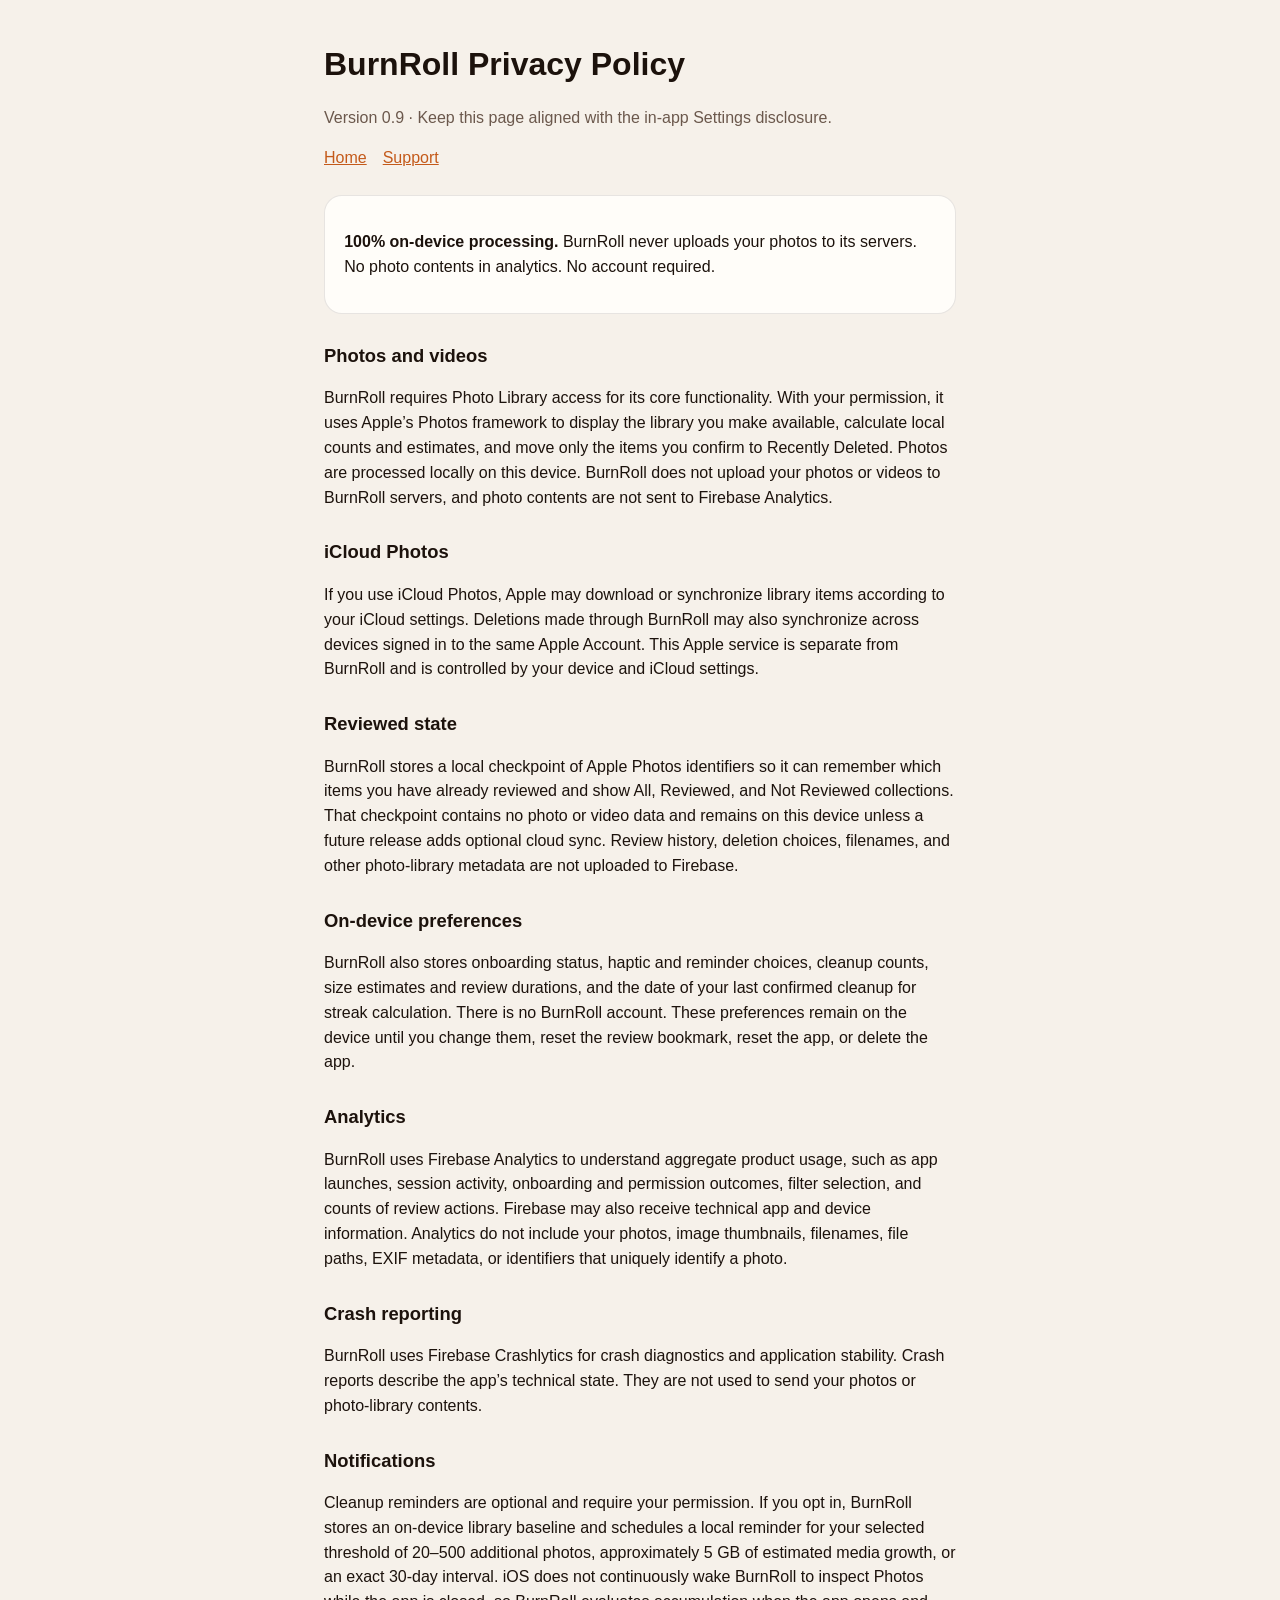
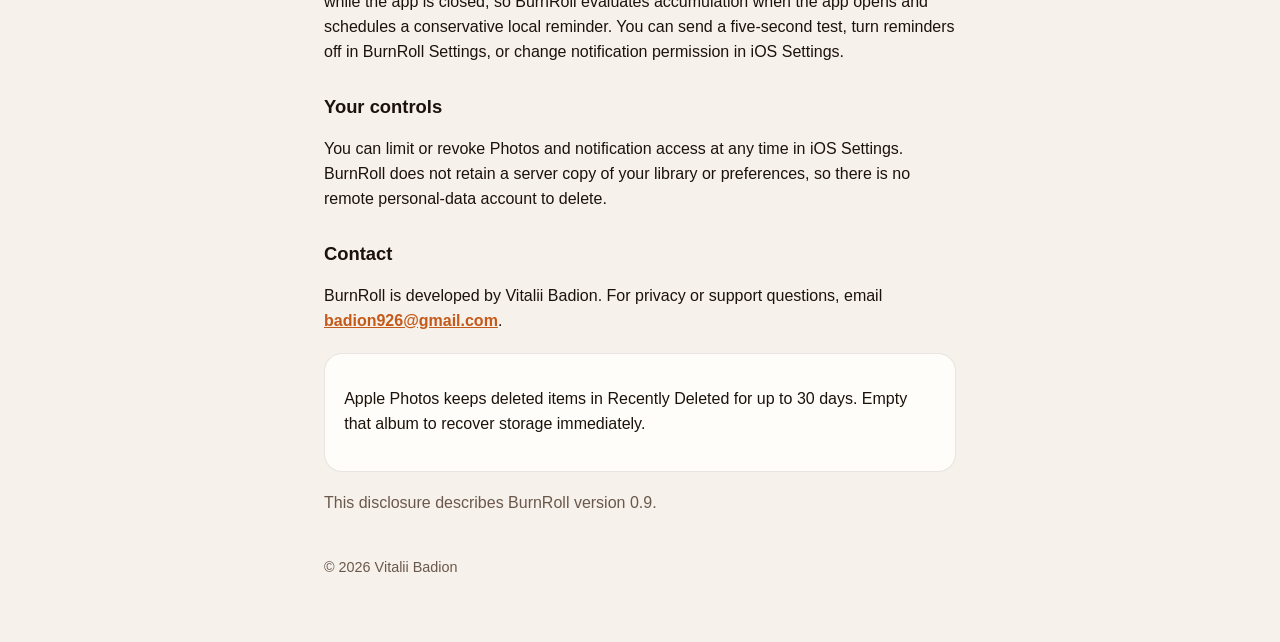
==== docs/privacy/index.html @ 43f121c3 "Add BurnRoll 0.9 with public privacy and support pages. Point App Store URLs at GitHub Pages for vit" ====
<!DOCTYPE html>
<html lang="en">
<head>
  <meta charset="utf-8">
  <meta name="viewport" content="width=device-width, initial-scale=1">
  <title>BurnRoll Privacy Policy</title>
  <link rel="stylesheet" href="../styles.css">
</head>
<body>
  <main>
    <header>
      <h1>BurnRoll Privacy Policy</h1>
      <p>Version 0.9 · Keep this page aligned with the in-app Settings disclosure.</p>
    </header>
    <nav class="nav">
      <a href="../">Home</a>
      <a href="../support/">Support</a>
    </nav>

    <section class="card">
      <p><strong>100% on-device processing.</strong> BurnRoll never uploads your photos to its servers. No photo contents in analytics. No account required.</p>
    </section>

    <h2>Photos and videos</h2>
    <p>BurnRoll requires Photo Library access for its core functionality. With your permission, it uses Apple’s Photos framework to display the library you make available, calculate local counts and estimates, and move only the items you confirm to Recently Deleted. Photos are processed locally on this device. BurnRoll does not upload your photos or videos to BurnRoll servers, and photo contents are not sent to Firebase Analytics.</p>

    <h2>iCloud Photos</h2>
    <p>If you use iCloud Photos, Apple may download or synchronize library items according to your iCloud settings. Deletions made through BurnRoll may also synchronize across devices signed in to the same Apple Account. This Apple service is separate from BurnRoll and is controlled by your device and iCloud settings.</p>

    <h2>Reviewed state</h2>
    <p>BurnRoll stores a local checkpoint of Apple Photos identifiers so it can remember which items you have already reviewed and show All, Reviewed, and Not Reviewed collections. That checkpoint contains no photo or video data and remains on this device unless a future release adds optional cloud sync. Review history, deletion choices, filenames, and other photo-library metadata are not uploaded to Firebase.</p>

    <h2>On-device preferences</h2>
    <p>BurnRoll also stores onboarding status, haptic and reminder choices, cleanup counts, size estimates and review durations, and the date of your last confirmed cleanup for streak calculation. There is no BurnRoll account. These preferences remain on the device until you change them, reset the review bookmark, reset the app, or delete the app.</p>

    <h2>Analytics</h2>
    <p>BurnRoll uses Firebase Analytics to understand aggregate product usage, such as app launches, session activity, onboarding and permission outcomes, filter selection, and counts of review actions. Firebase may also receive technical app and device information. Analytics do not include your photos, image thumbnails, filenames, file paths, EXIF metadata, or identifiers that uniquely identify a photo.</p>

    <h2>Crash reporting</h2>
    <p>BurnRoll uses Firebase Crashlytics for crash diagnostics and application stability. Crash reports describe the app’s technical state. They are not used to send your photos or photo-library contents.</p>

    <h2>Notifications</h2>
    <p>Cleanup reminders are optional and require your permission. If you opt in, BurnRoll stores an on-device library baseline and schedules a local reminder for your selected threshold of 20–500 additional photos, approximately 5 GB of estimated media growth, or an exact 30-day interval. iOS does not continuously wake BurnRoll to inspect Photos while the app is closed, so BurnRoll evaluates accumulation when the app opens and schedules a conservative local reminder. You can send a five-second test, turn reminders off in BurnRoll Settings, or change notification permission in iOS Settings.</p>

    <h2>Your controls</h2>
    <p>You can limit or revoke Photos and notification access at any time in iOS Settings. BurnRoll does not retain a server copy of your library or preferences, so there is no remote personal-data account to delete.</p>

    <h2>Contact</h2>
    <p>BurnRoll is developed by Vitalii Badion. For privacy or support questions, email <a class="email" href="mailto:badion926@gmail.com">badion926@gmail.com</a>.</p>

    <section class="card">
      <p>Apple Photos keeps deleted items in Recently Deleted for up to 30 days. Empty that album to recover storage immediately.</p>
    </section>

    <p class="muted">This disclosure describes BurnRoll version 0.9.</p>
    <footer>© 2026 Vitalii Badion</footer>
  </main>
</body>
</html>
---- docs/styles.css ----
:root {
  color-scheme: light dark;
  --bg: #f6f1ea;
  --surface: #fffdf9;
  --ink: #1c120c;
  --muted: #6b584c;
  --accent: #c45a1a;
  --line: rgba(28, 18, 12, 0.1);
}

@media (prefers-color-scheme: dark) {
  :root {
    --bg: #16100c;
    --surface: #211812;
    --ink: #f6eee6;
    --muted: #cbb8aa;
    --accent: #ef8a4a;
    --line: rgba(246, 238, 230, 0.12);
  }
}

* {
  box-sizing: border-box;
}

html,
body {
  margin: 0;
  padding: 0;
}

body {
  font-family: -apple-system, BlinkMacSystemFont, "Segoe UI", Helvetica, Arial, sans-serif;
  background: var(--bg);
  color: var(--ink);
  line-height: 1.55;
}

main {
  max-width: 42rem;
  margin: 0 auto;
  padding: 2.5rem 1.25rem 4rem;
}

a {
  color: var(--accent);
}

header p,
.muted,
footer {
  color: var(--muted);
}

h1 {
  font-size: 2rem;
  margin: 0 0 0.4rem;
}

h2 {
  font-size: 1.15rem;
  margin: 1.75rem 0 0.4rem;
}

.card {
  background: var(--surface);
  border: 1px solid var(--line);
  border-radius: 18px;
  padding: 1.1rem 1.2rem;
  margin: 1.2rem 0;
}

.nav {
  display: flex;
  gap: 1rem;
  flex-wrap: wrap;
  margin: 1rem 0 1.5rem;
}

.email {
  font-weight: 600;
}

footer {
  margin-top: 2.5rem;
  font-size: 0.9rem;
}
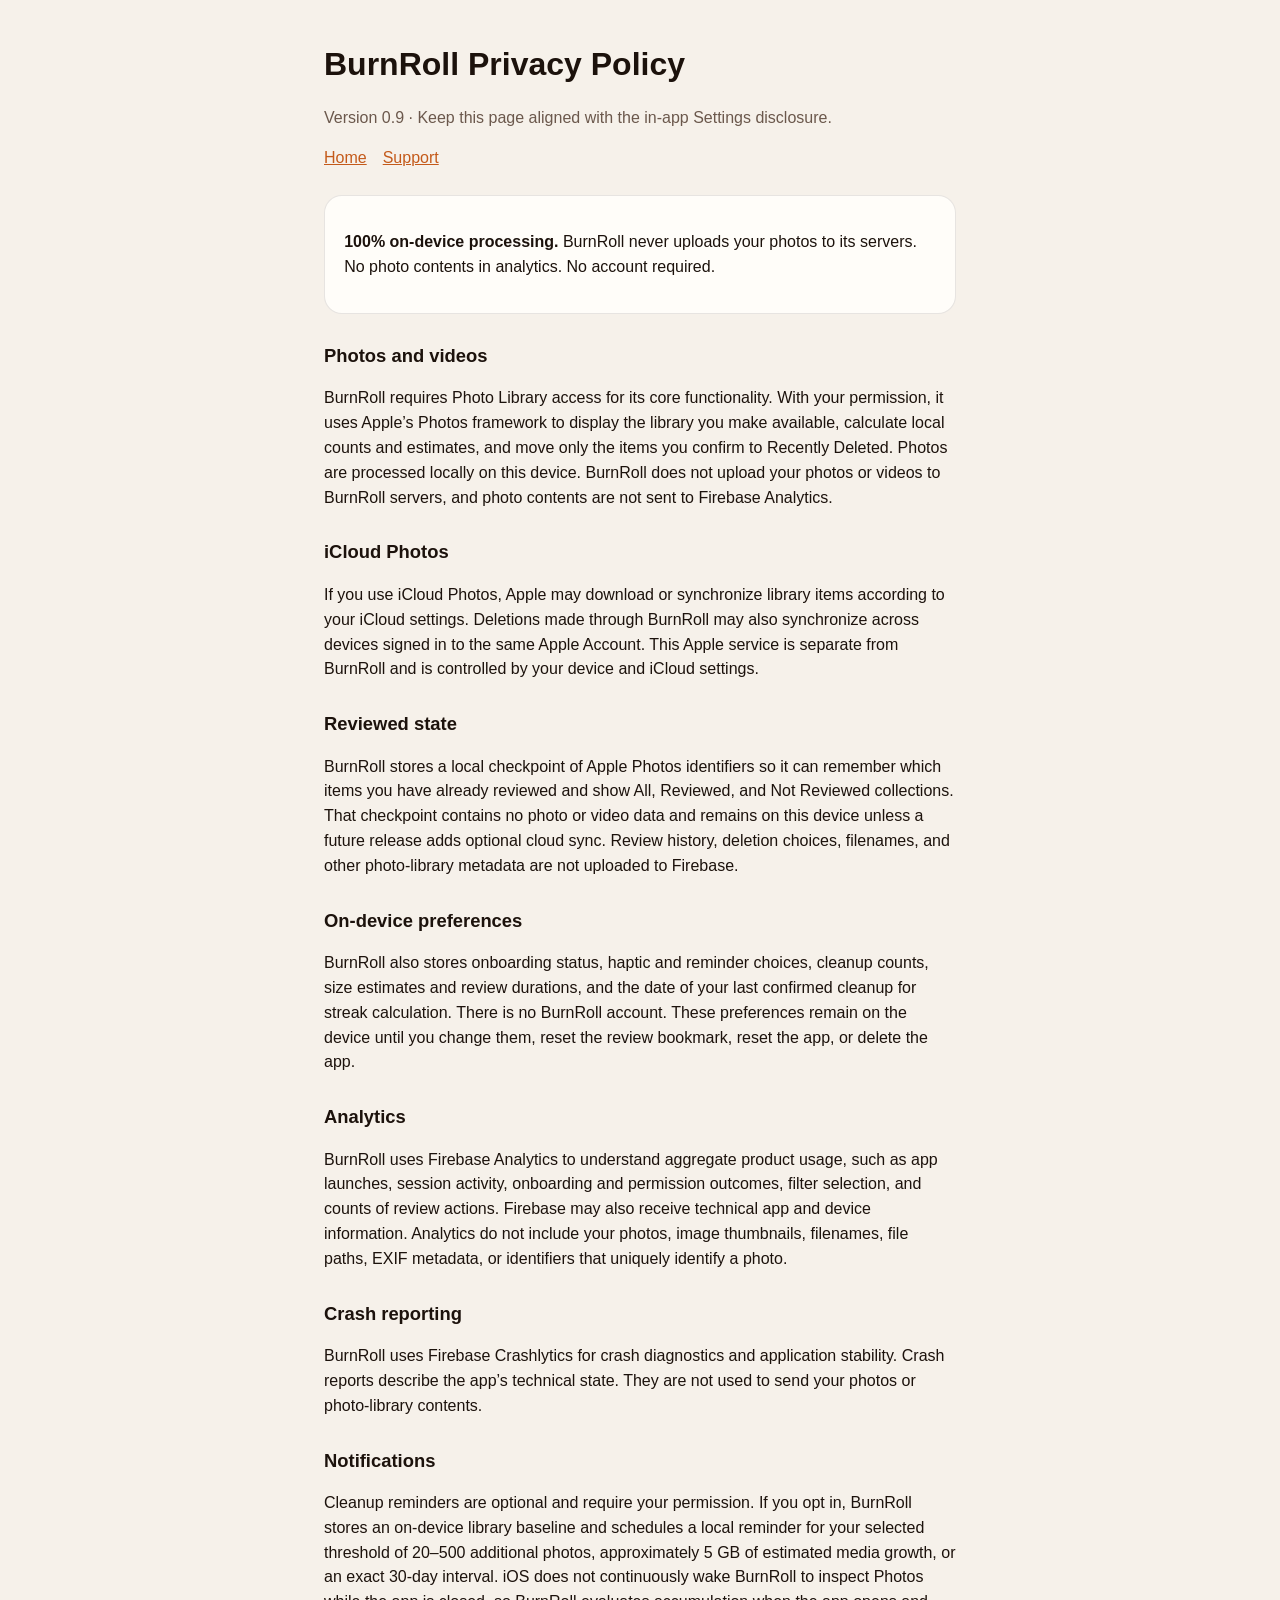
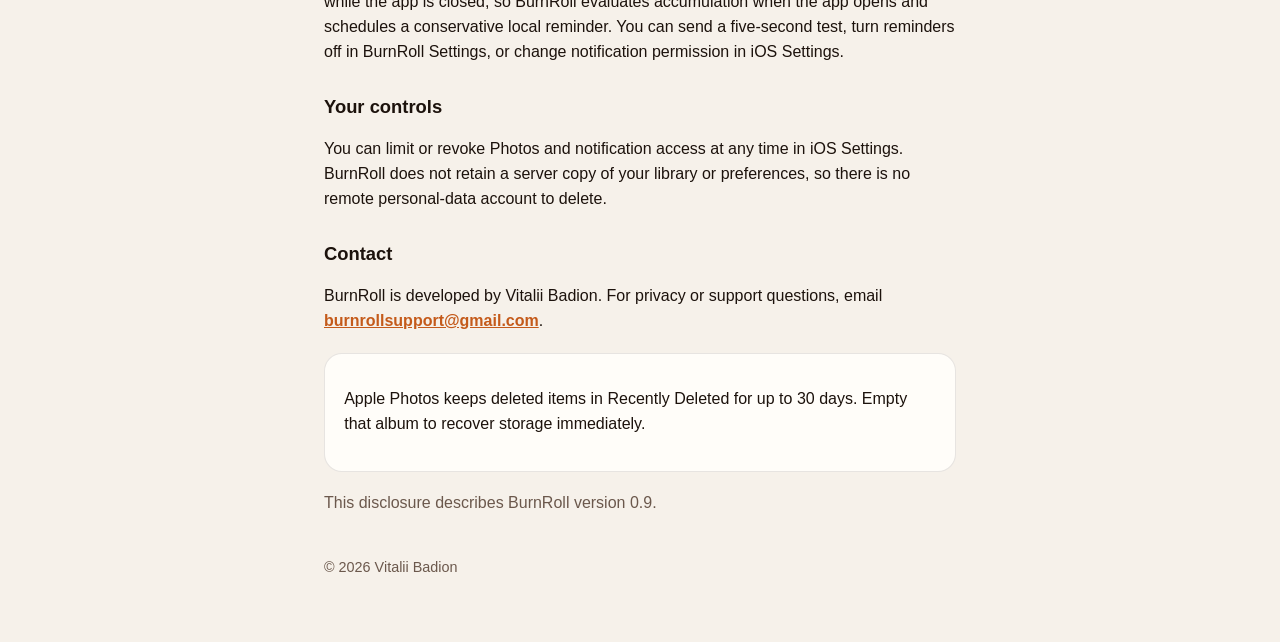
==== commit 0dff35b2: "Use burnrollsupport@gmail.com as the public support address. Keep the in-app policy, GitHub Pages, a" ====
--- a/docs/privacy/index.html
+++ b/docs/privacy/index.html
@@ -46,7 +46,7 @@
     <p>You can limit or revoke Photos and notification access at any time in iOS Settings. BurnRoll does not retain a server copy of your library or preferences, so there is no remote personal-data account to delete.</p>
 
     <h2>Contact</h2>
-    <p>BurnRoll is developed by Vitalii Badion. For privacy or support questions, email <a class="email" href="mailto:badion926@gmail.com">badion926@gmail.com</a>.</p>
+    <p>BurnRoll is developed by Vitalii Badion. For privacy or support questions, email <a class="email" href="mailto:burnrollsupport@gmail.com">burnrollsupport@gmail.com</a>.</p>
 
     <section class="card">
       <p>Apple Photos keeps deleted items in Recently Deleted for up to 30 days. Empty that album to recover storage immediately.</p>
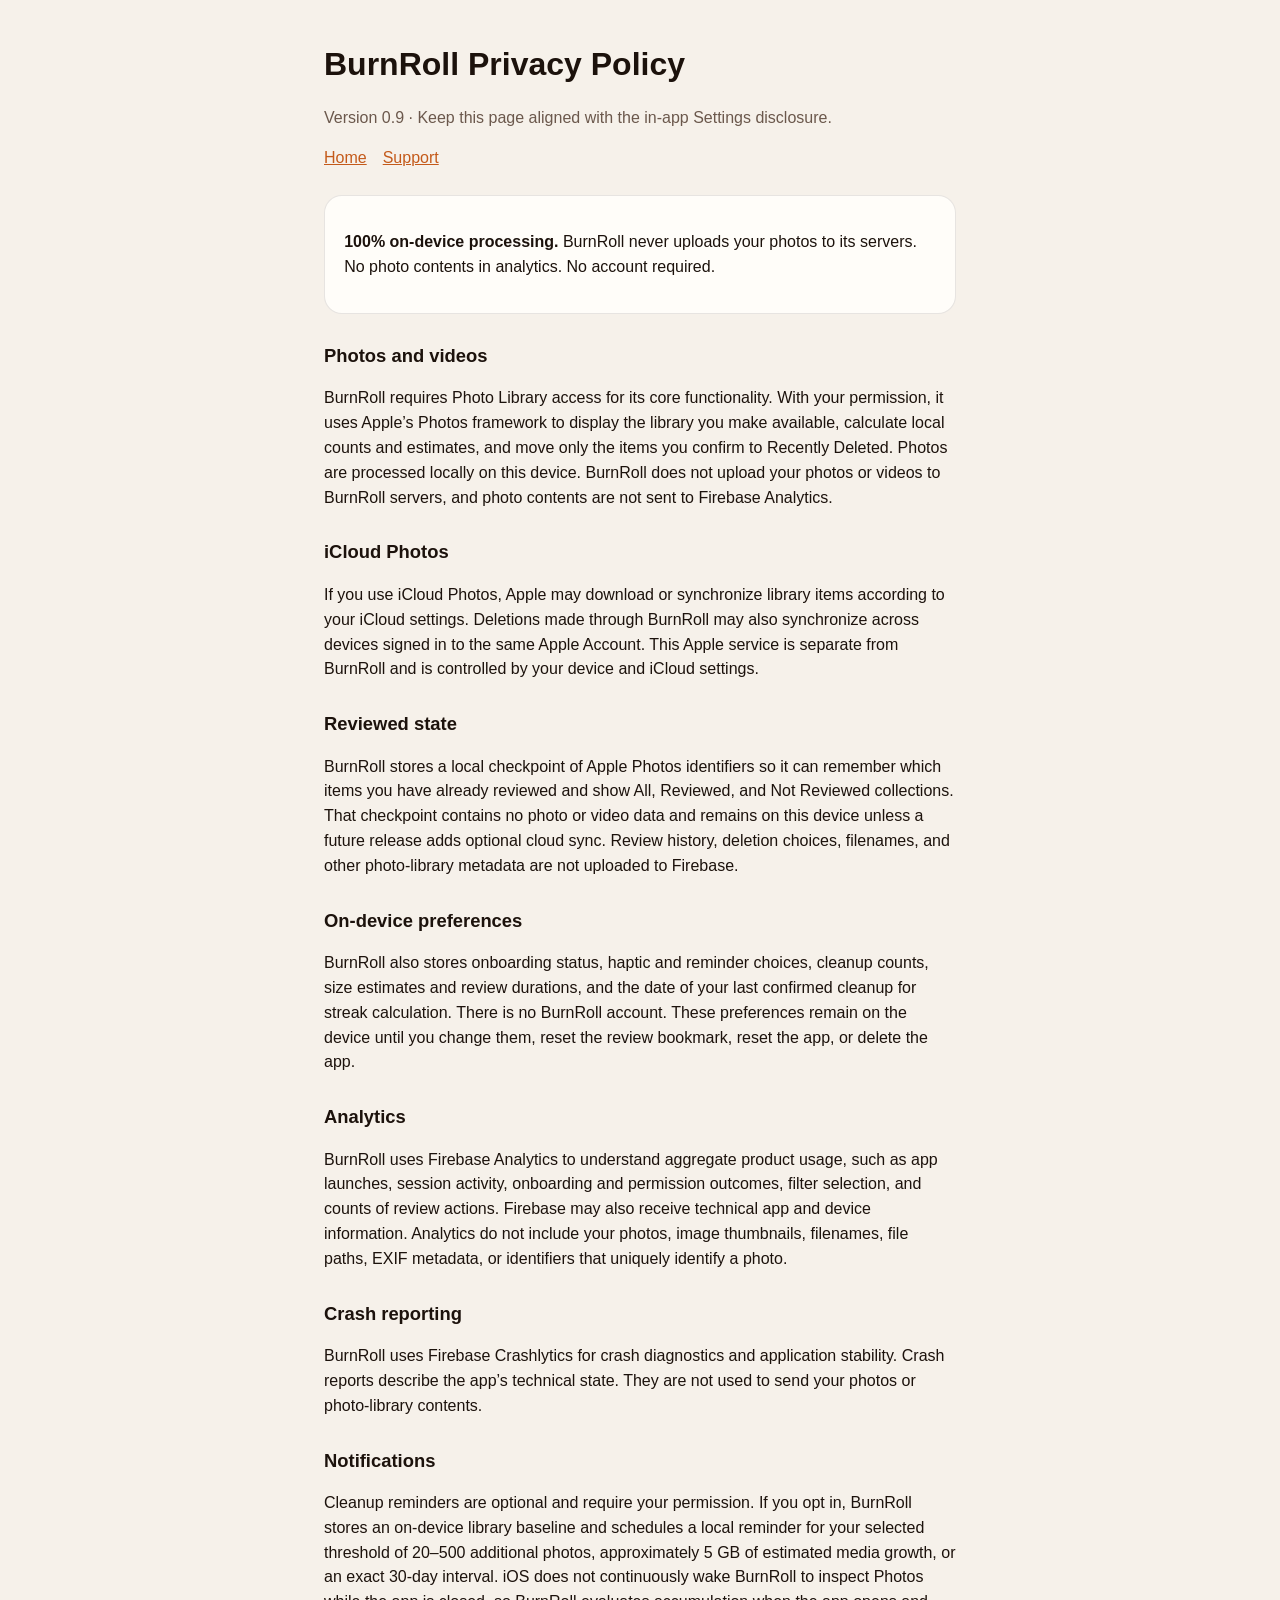
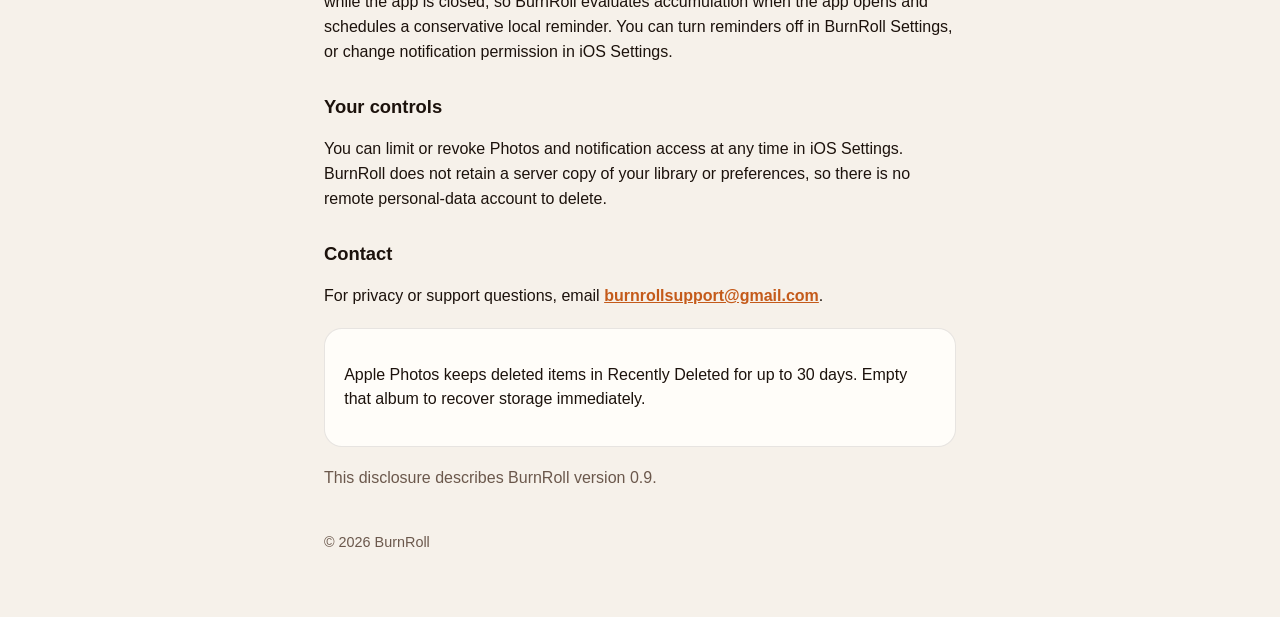
==== commit 8cb954de: "Adding metadata for the photos / videos" ====
--- a/docs/privacy/index.html
+++ b/docs/privacy/index.html
@@ -40,20 +40,20 @@
     <p>BurnRoll uses Firebase Crashlytics for crash diagnostics and application stability. Crash reports describe the app’s technical state. They are not used to send your photos or photo-library contents.</p>
 
     <h2>Notifications</h2>
-    <p>Cleanup reminders are optional and require your permission. If you opt in, BurnRoll stores an on-device library baseline and schedules a local reminder for your selected threshold of 20–500 additional photos, approximately 5 GB of estimated media growth, or an exact 30-day interval. iOS does not continuously wake BurnRoll to inspect Photos while the app is closed, so BurnRoll evaluates accumulation when the app opens and schedules a conservative local reminder. You can send a five-second test, turn reminders off in BurnRoll Settings, or change notification permission in iOS Settings.</p>
+    <p>Cleanup reminders are optional and require your permission. If you opt in, BurnRoll stores an on-device library baseline and schedules a local reminder for your selected threshold of 20–500 additional photos, approximately 5 GB of estimated media growth, or an exact 30-day interval. iOS does not continuously wake BurnRoll to inspect Photos while the app is closed, so BurnRoll evaluates accumulation when the app opens and schedules a conservative local reminder. You can turn reminders off in BurnRoll Settings, or change notification permission in iOS Settings.</p>
 
     <h2>Your controls</h2>
     <p>You can limit or revoke Photos and notification access at any time in iOS Settings. BurnRoll does not retain a server copy of your library or preferences, so there is no remote personal-data account to delete.</p>
 
     <h2>Contact</h2>
-    <p>BurnRoll is developed by Vitalii Badion. For privacy or support questions, email <a class="email" href="mailto:burnrollsupport@gmail.com">burnrollsupport@gmail.com</a>.</p>
+    <p>For privacy or support questions, email <a class="email" href="mailto:burnrollsupport@gmail.com">burnrollsupport@gmail.com</a>.</p>
 
     <section class="card">
       <p>Apple Photos keeps deleted items in Recently Deleted for up to 30 days. Empty that album to recover storage immediately.</p>
     </section>
 
     <p class="muted">This disclosure describes BurnRoll version 0.9.</p>
-    <footer>© 2026 Vitalii Badion</footer>
+    <footer>© 2026 BurnRoll</footer>
   </main>
 </body>
 </html>
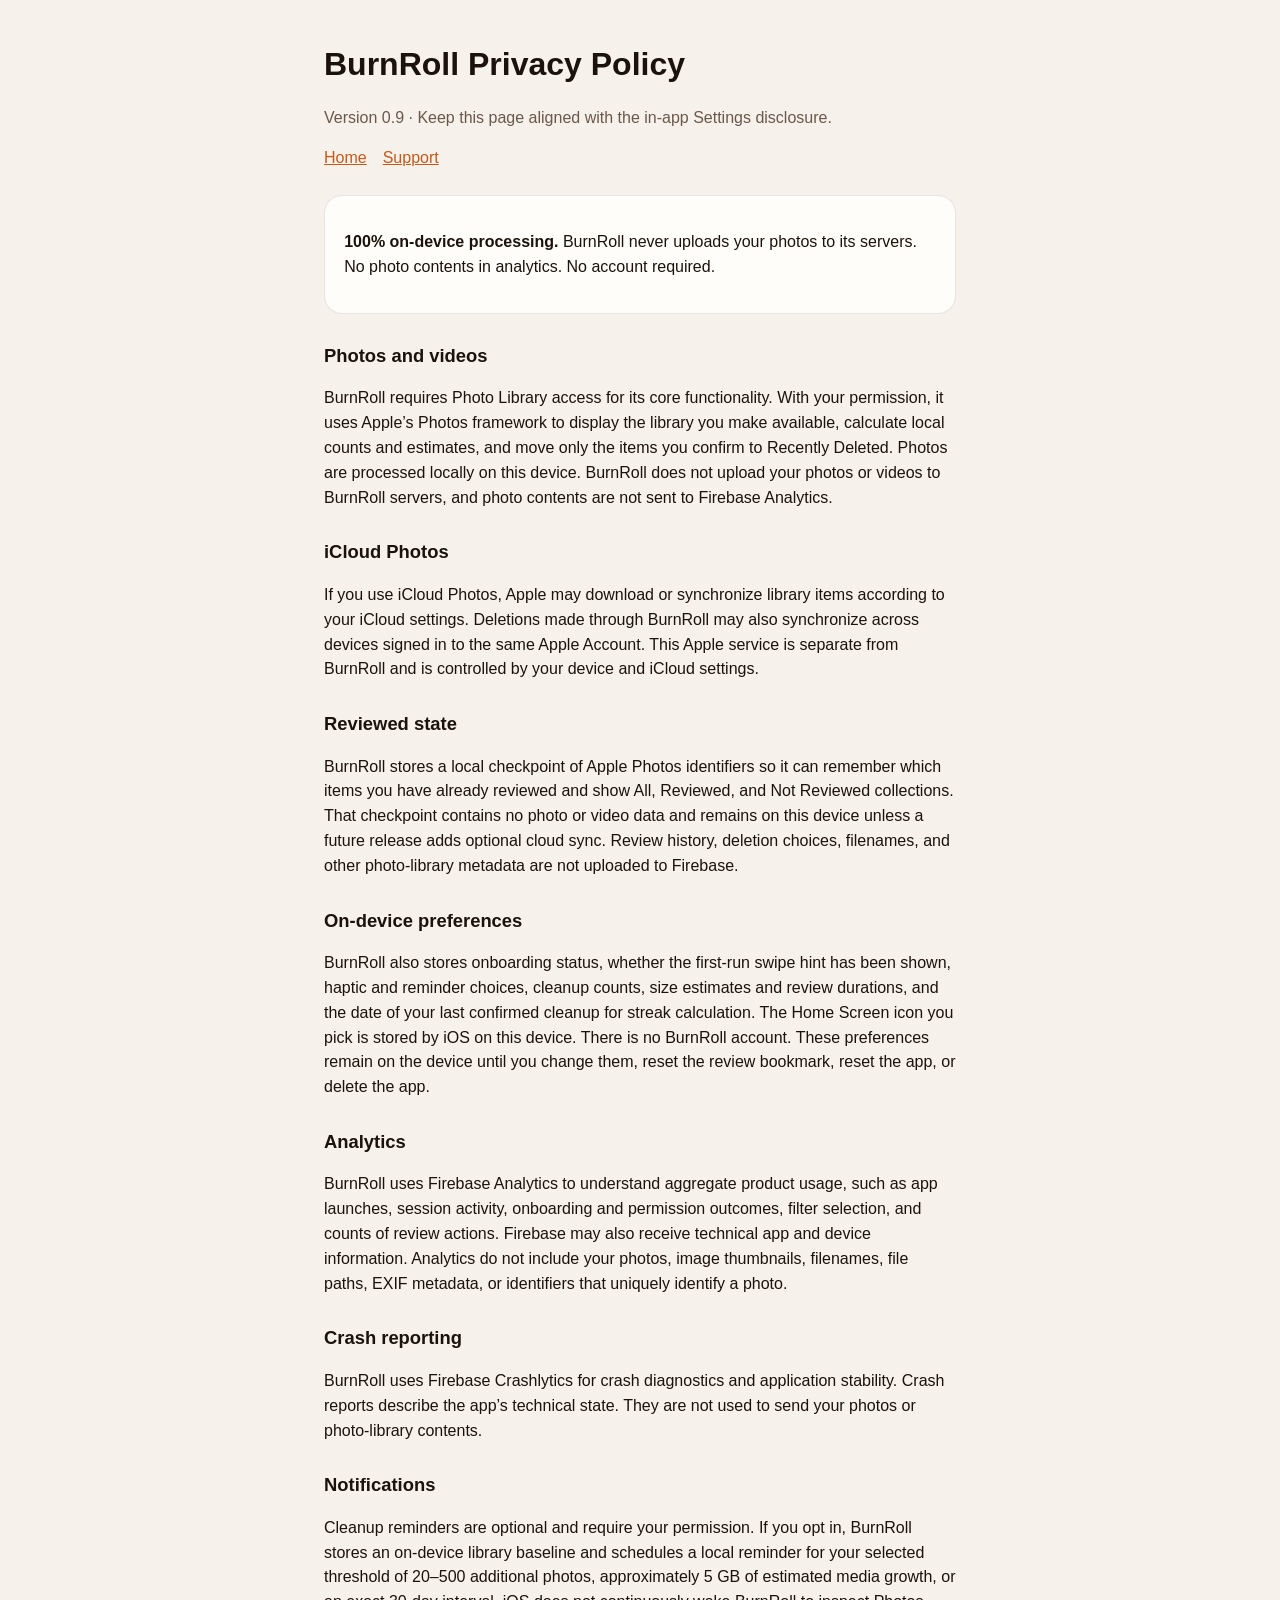
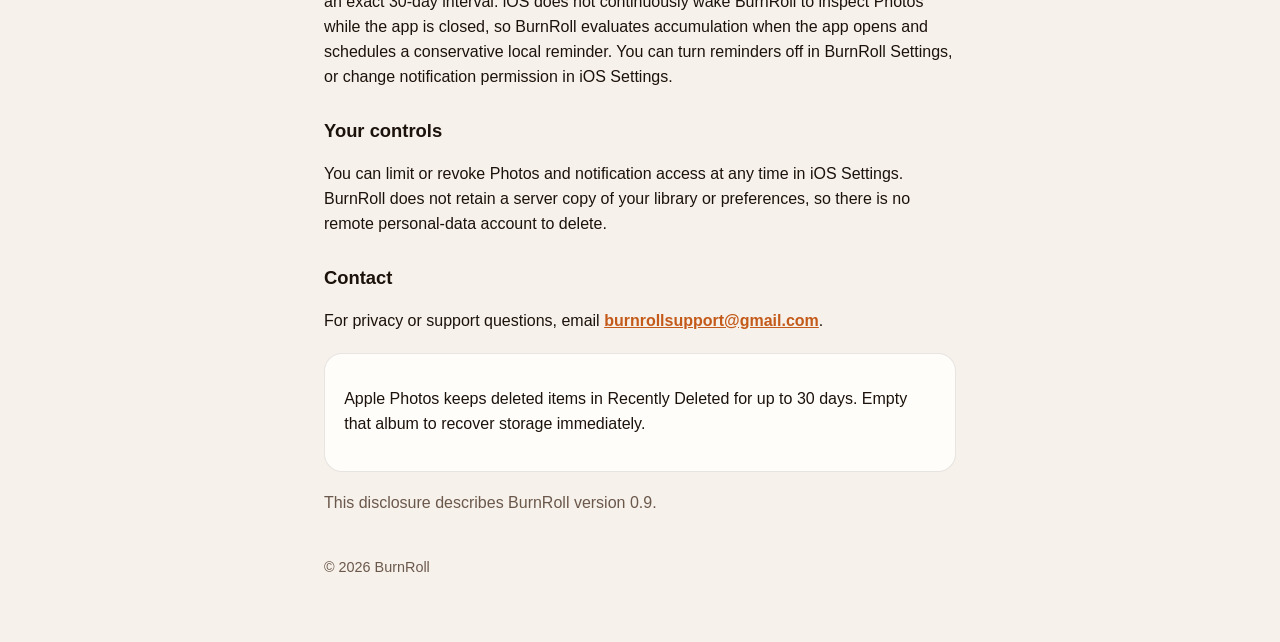
==== commit 77d112e6: "fix: polish photo access, onboarding, review actions, and swipe UX Apply limited photo access immedi" ====
--- a/docs/privacy/index.html
+++ b/docs/privacy/index.html
@@ -31,7 +31,7 @@
     <p>BurnRoll stores a local checkpoint of Apple Photos identifiers so it can remember which items you have already reviewed and show All, Reviewed, and Not Reviewed collections. That checkpoint contains no photo or video data and remains on this device unless a future release adds optional cloud sync. Review history, deletion choices, filenames, and other photo-library metadata are not uploaded to Firebase.</p>
 
     <h2>On-device preferences</h2>
-    <p>BurnRoll also stores onboarding status, haptic and reminder choices, cleanup counts, size estimates and review durations, and the date of your last confirmed cleanup for streak calculation. There is no BurnRoll account. These preferences remain on the device until you change them, reset the review bookmark, reset the app, or delete the app.</p>
+    <p>BurnRoll also stores onboarding status, whether the first-run swipe hint has been shown, haptic and reminder choices, cleanup counts, size estimates and review durations, and the date of your last confirmed cleanup for streak calculation. The Home Screen icon you pick is stored by iOS on this device. There is no BurnRoll account. These preferences remain on the device until you change them, reset the review bookmark, reset the app, or delete the app.</p>
 
     <h2>Analytics</h2>
     <p>BurnRoll uses Firebase Analytics to understand aggregate product usage, such as app launches, session activity, onboarding and permission outcomes, filter selection, and counts of review actions. Firebase may also receive technical app and device information. Analytics do not include your photos, image thumbnails, filenames, file paths, EXIF metadata, or identifiers that uniquely identify a photo.</p>
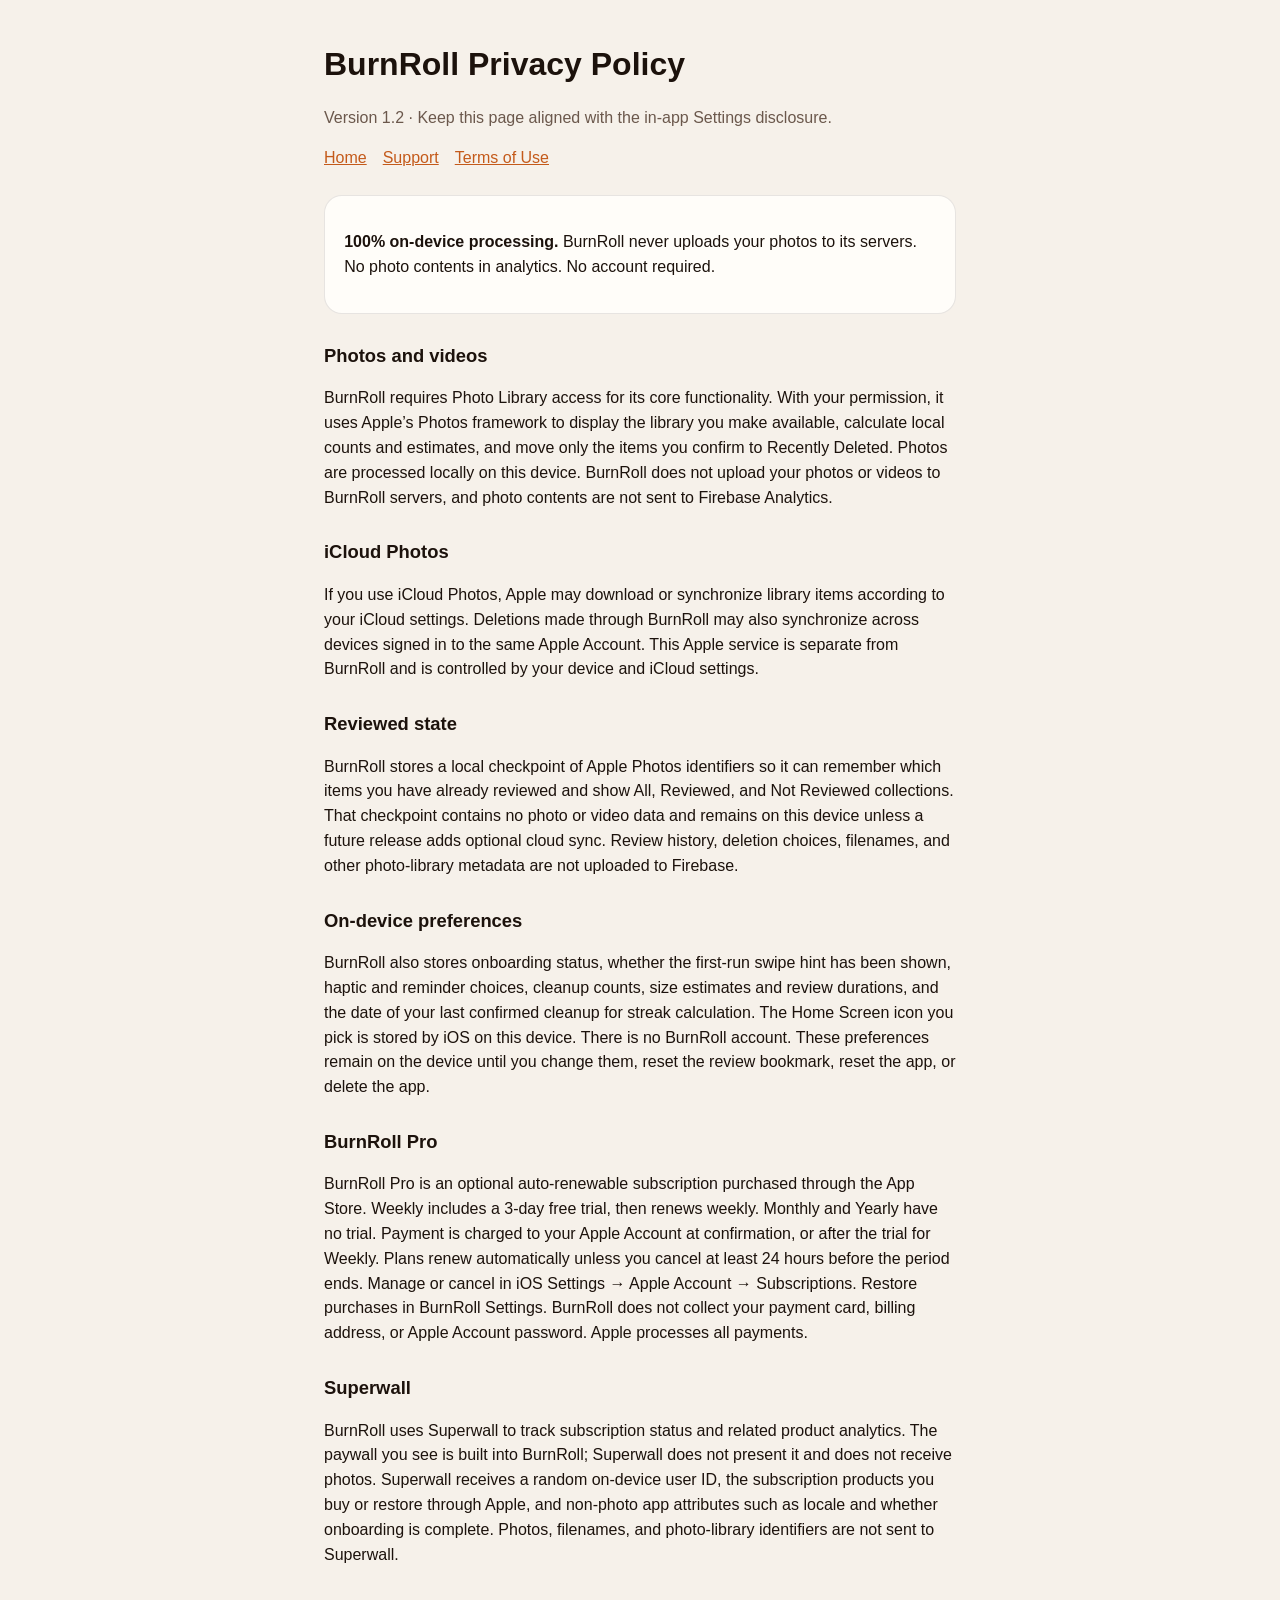
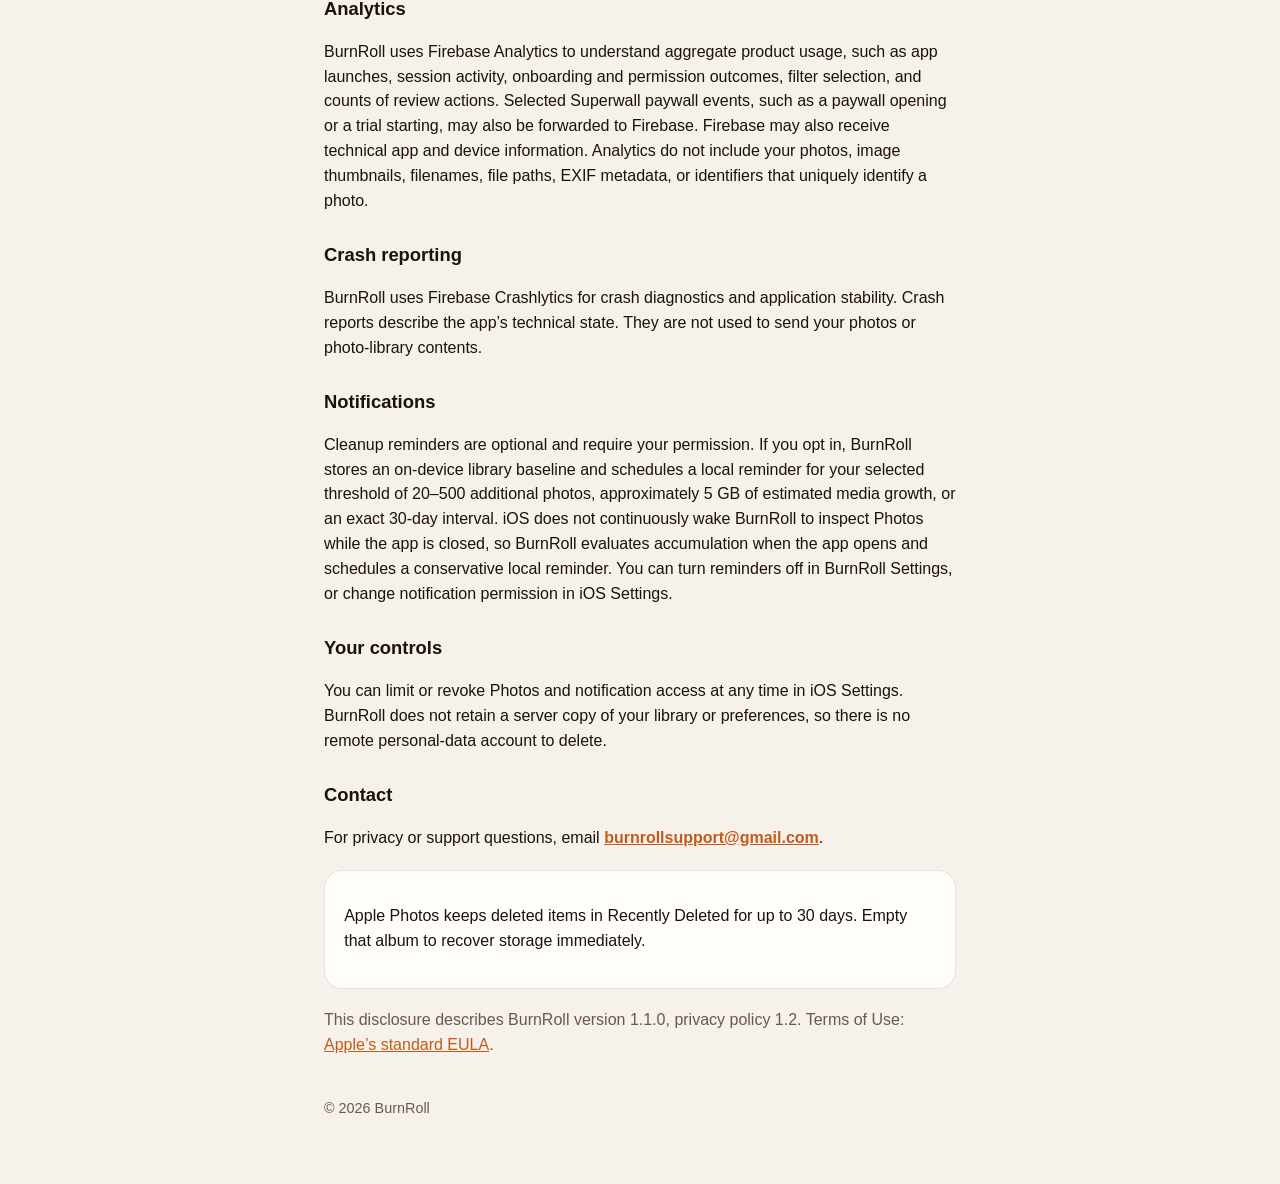
==== commit 6eeeed93: "Add BurnRoll Pro subscriptions and prepare the 1.1.0 App Store release. Ship a native StoreKit 2 pay" ====
--- a/docs/privacy/index.html
+++ b/docs/privacy/index.html
@@ -10,11 +10,12 @@
   <main>
     <header>
       <h1>BurnRoll Privacy Policy</h1>
-      <p>Version 0.9 · Keep this page aligned with the in-app Settings disclosure.</p>
+      <p>Version 1.2 · Keep this page aligned with the in-app Settings disclosure.</p>
     </header>
     <nav class="nav">
       <a href="../">Home</a>
       <a href="../support/">Support</a>
+      <a href="https://www.apple.com/legal/internet-services/itunes/dev/stdeula/">Terms of Use</a>
     </nav>
 
     <section class="card">
@@ -33,8 +34,14 @@
     <h2>On-device preferences</h2>
     <p>BurnRoll also stores onboarding status, whether the first-run swipe hint has been shown, haptic and reminder choices, cleanup counts, size estimates and review durations, and the date of your last confirmed cleanup for streak calculation. The Home Screen icon you pick is stored by iOS on this device. There is no BurnRoll account. These preferences remain on the device until you change them, reset the review bookmark, reset the app, or delete the app.</p>
 
+    <h2>BurnRoll Pro</h2>
+    <p>BurnRoll Pro is an optional auto-renewable subscription purchased through the App Store. Weekly includes a 3-day free trial, then renews weekly. Monthly and Yearly have no trial. Payment is charged to your Apple Account at confirmation, or after the trial for Weekly. Plans renew automatically unless you cancel at least 24 hours before the period ends. Manage or cancel in iOS Settings → Apple Account → Subscriptions. Restore purchases in BurnRoll Settings. BurnRoll does not collect your payment card, billing address, or Apple Account password. Apple processes all payments.</p>
+
+    <h2>Superwall</h2>
+    <p>BurnRoll uses Superwall to track subscription status and related product analytics. The paywall you see is built into BurnRoll; Superwall does not present it and does not receive photos. Superwall receives a random on-device user ID, the subscription products you buy or restore through Apple, and non-photo app attributes such as locale and whether onboarding is complete. Photos, filenames, and photo-library identifiers are not sent to Superwall.</p>
+
     <h2>Analytics</h2>
-    <p>BurnRoll uses Firebase Analytics to understand aggregate product usage, such as app launches, session activity, onboarding and permission outcomes, filter selection, and counts of review actions. Firebase may also receive technical app and device information. Analytics do not include your photos, image thumbnails, filenames, file paths, EXIF metadata, or identifiers that uniquely identify a photo.</p>
+    <p>BurnRoll uses Firebase Analytics to understand aggregate product usage, such as app launches, session activity, onboarding and permission outcomes, filter selection, and counts of review actions. Selected Superwall paywall events, such as a paywall opening or a trial starting, may also be forwarded to Firebase. Firebase may also receive technical app and device information. Analytics do not include your photos, image thumbnails, filenames, file paths, EXIF metadata, or identifiers that uniquely identify a photo.</p>
 
     <h2>Crash reporting</h2>
     <p>BurnRoll uses Firebase Crashlytics for crash diagnostics and application stability. Crash reports describe the app’s technical state. They are not used to send your photos or photo-library contents.</p>
@@ -52,7 +59,7 @@
       <p>Apple Photos keeps deleted items in Recently Deleted for up to 30 days. Empty that album to recover storage immediately.</p>
     </section>
 
-    <p class="muted">This disclosure describes BurnRoll version 0.9.</p>
+    <p class="muted">This disclosure describes BurnRoll version 1.1.0, privacy policy 1.2. Terms of Use: <a href="https://www.apple.com/legal/internet-services/itunes/dev/stdeula/">Apple’s standard EULA</a>.</p>
     <footer>© 2026 BurnRoll</footer>
   </main>
 </body>
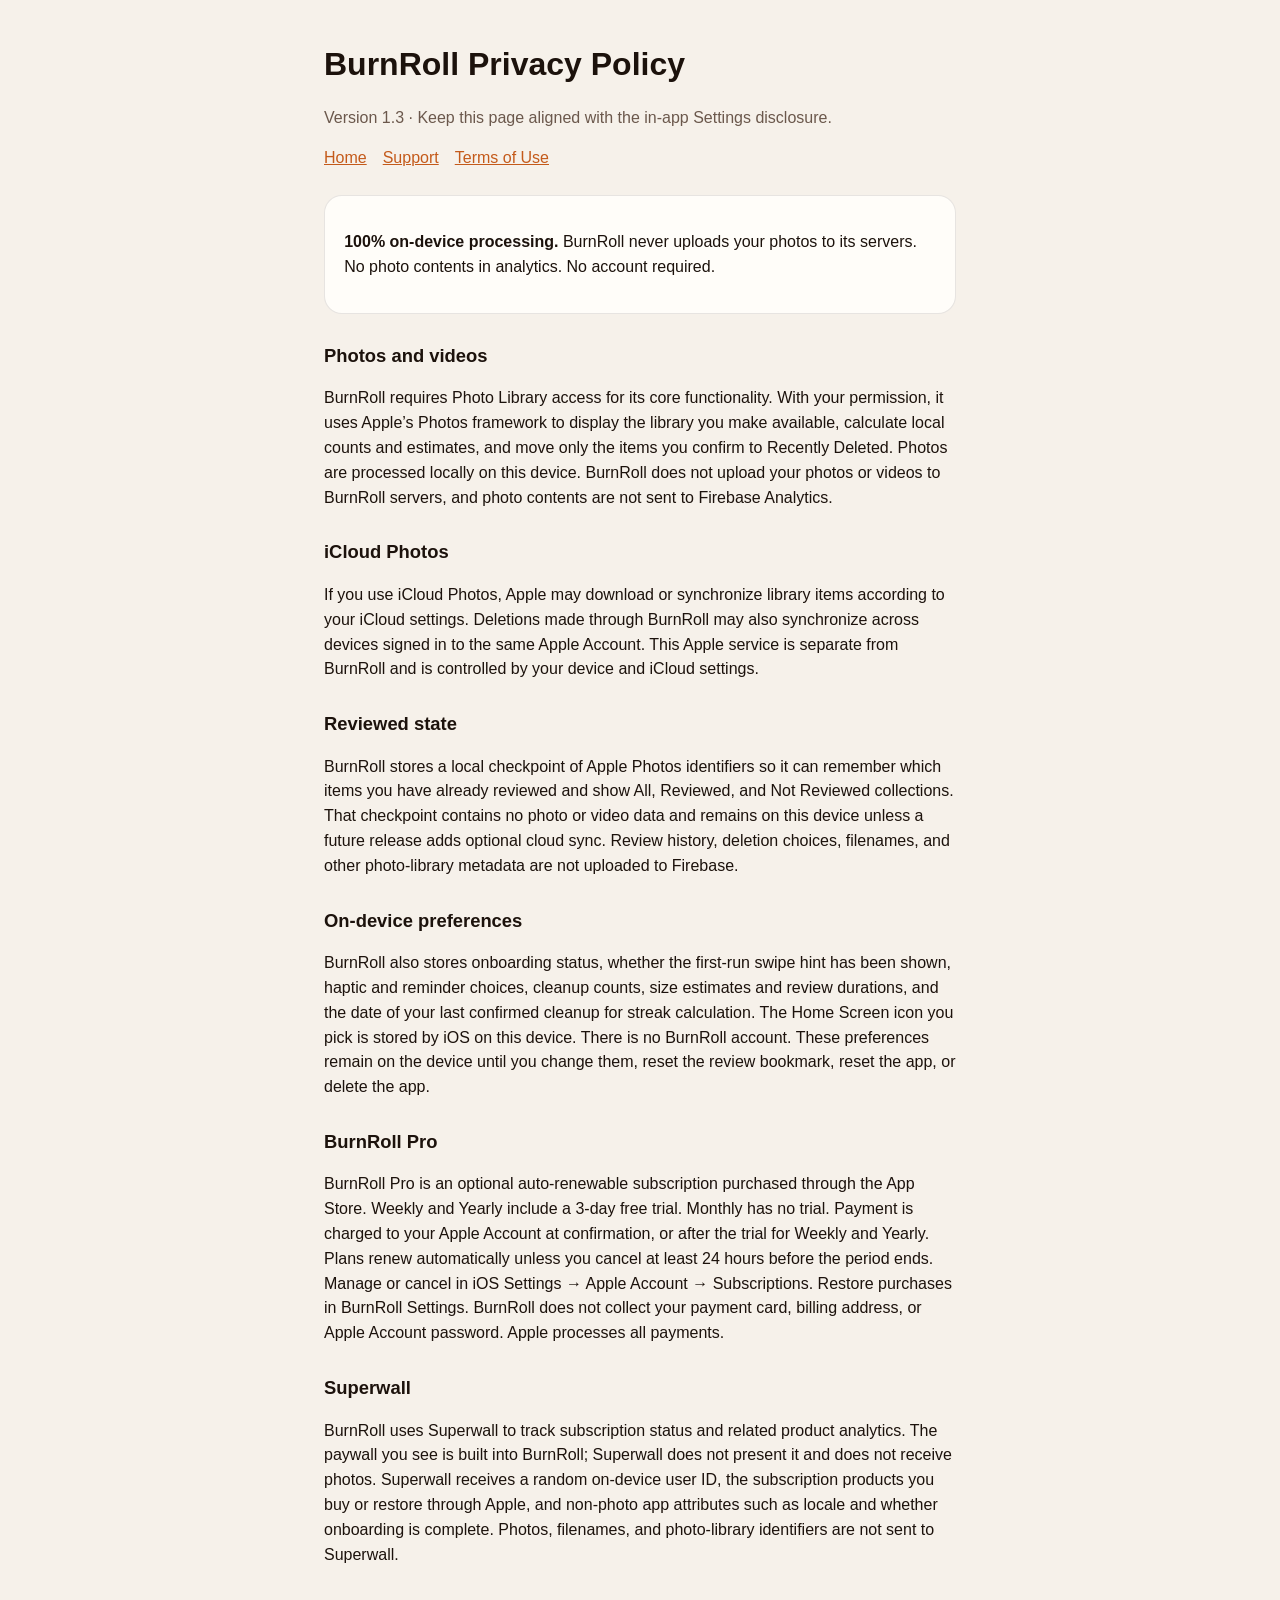
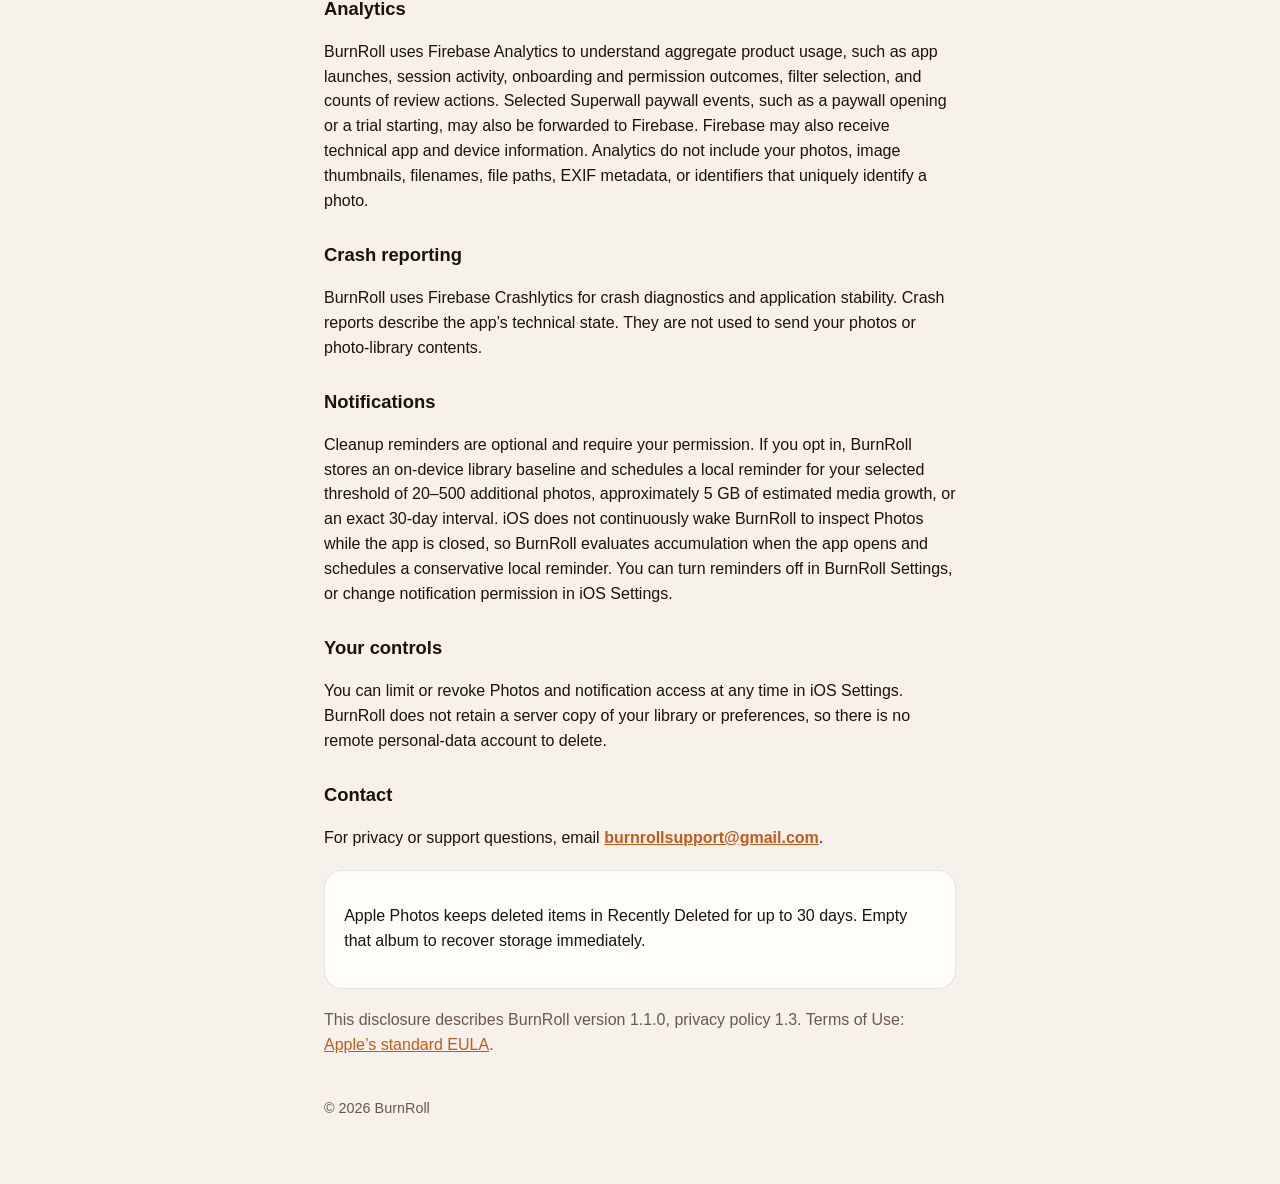
==== commit 9ad12187: "Let people close the paywall and swipe for free; require Pro only to delete. Adds a close control so" ====
--- a/docs/privacy/index.html
+++ b/docs/privacy/index.html
@@ -10,7 +10,7 @@
   <main>
     <header>
       <h1>BurnRoll Privacy Policy</h1>
-      <p>Version 1.2 · Keep this page aligned with the in-app Settings disclosure.</p>
+      <p>Version 1.3 · Keep this page aligned with the in-app Settings disclosure.</p>
     </header>
     <nav class="nav">
       <a href="../">Home</a>
@@ -35,7 +35,7 @@
     <p>BurnRoll also stores onboarding status, whether the first-run swipe hint has been shown, haptic and reminder choices, cleanup counts, size estimates and review durations, and the date of your last confirmed cleanup for streak calculation. The Home Screen icon you pick is stored by iOS on this device. There is no BurnRoll account. These preferences remain on the device until you change them, reset the review bookmark, reset the app, or delete the app.</p>
 
     <h2>BurnRoll Pro</h2>
-    <p>BurnRoll Pro is an optional auto-renewable subscription purchased through the App Store. Weekly includes a 3-day free trial, then renews weekly. Monthly and Yearly have no trial. Payment is charged to your Apple Account at confirmation, or after the trial for Weekly. Plans renew automatically unless you cancel at least 24 hours before the period ends. Manage or cancel in iOS Settings → Apple Account → Subscriptions. Restore purchases in BurnRoll Settings. BurnRoll does not collect your payment card, billing address, or Apple Account password. Apple processes all payments.</p>
+    <p>BurnRoll Pro is an optional auto-renewable subscription purchased through the App Store. Weekly and Yearly include a 3-day free trial. Monthly has no trial. Payment is charged to your Apple Account at confirmation, or after the trial for Weekly and Yearly. Plans renew automatically unless you cancel at least 24 hours before the period ends. Manage or cancel in iOS Settings → Apple Account → Subscriptions. Restore purchases in BurnRoll Settings. BurnRoll does not collect your payment card, billing address, or Apple Account password. Apple processes all payments.</p>
 
     <h2>Superwall</h2>
     <p>BurnRoll uses Superwall to track subscription status and related product analytics. The paywall you see is built into BurnRoll; Superwall does not present it and does not receive photos. Superwall receives a random on-device user ID, the subscription products you buy or restore through Apple, and non-photo app attributes such as locale and whether onboarding is complete. Photos, filenames, and photo-library identifiers are not sent to Superwall.</p>
@@ -59,7 +59,7 @@
       <p>Apple Photos keeps deleted items in Recently Deleted for up to 30 days. Empty that album to recover storage immediately.</p>
     </section>
 
-    <p class="muted">This disclosure describes BurnRoll version 1.1.0, privacy policy 1.2. Terms of Use: <a href="https://www.apple.com/legal/internet-services/itunes/dev/stdeula/">Apple’s standard EULA</a>.</p>
+    <p class="muted">This disclosure describes BurnRoll version 1.1.0, privacy policy 1.3. Terms of Use: <a href="https://www.apple.com/legal/internet-services/itunes/dev/stdeula/">Apple’s standard EULA</a>.</p>
     <footer>© 2026 BurnRoll</footer>
   </main>
 </body>
